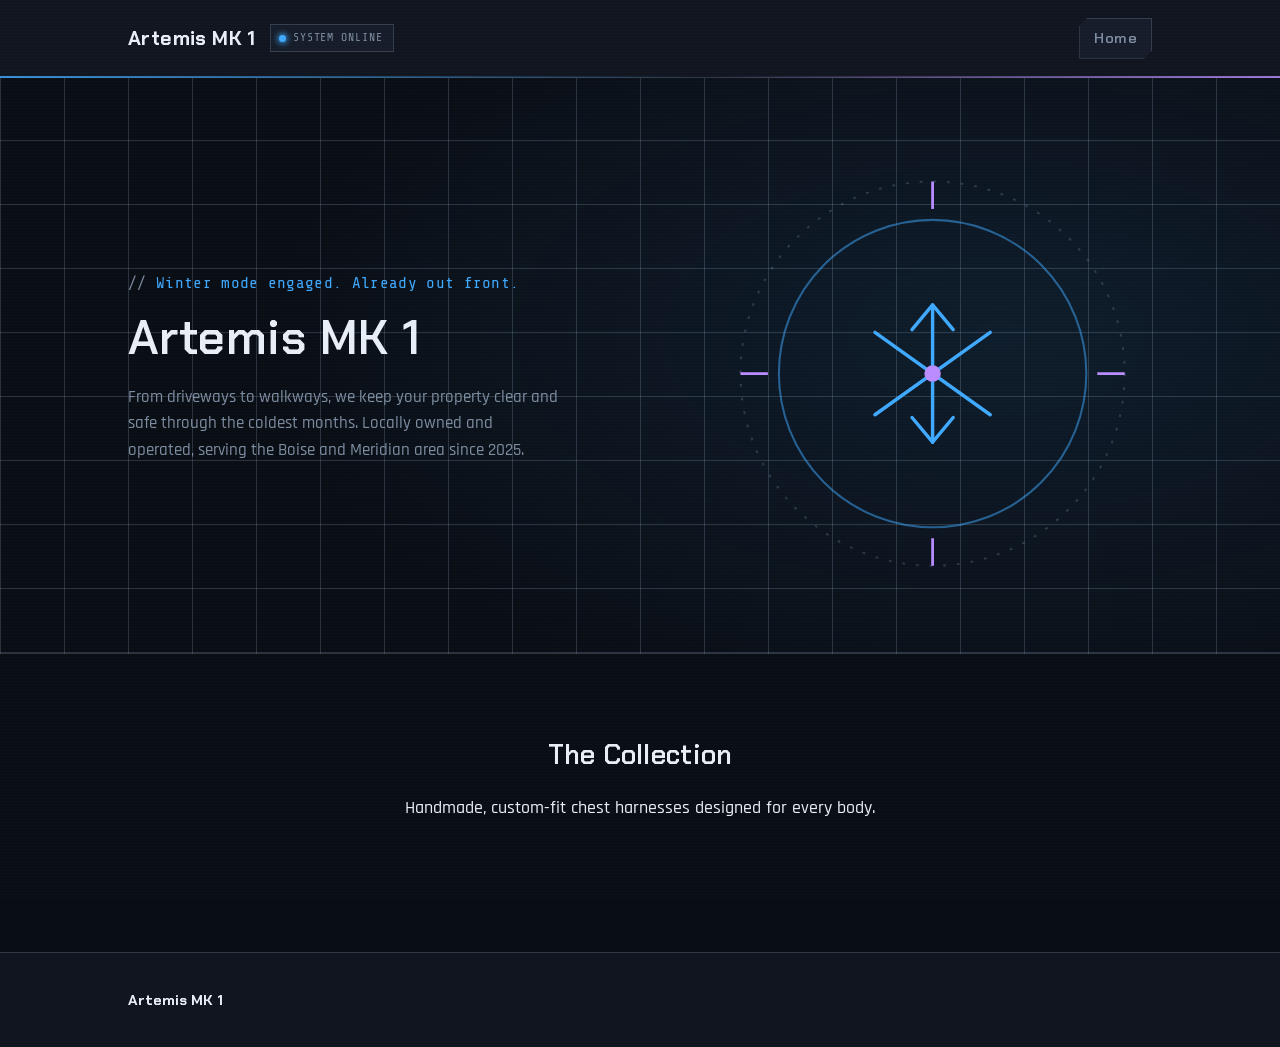
==== index.html @ b9a92d0b "Update index.html" ====
<!DOCTYPE html>
<html lang="en">
<head>
<meta charset="UTF-8">
<meta name="viewport" content="width=device-width, initial-scale=1.0">
<title>Artemis MK 1</title>
<link rel="stylesheet" href="styles.css">
</head>
<body>

<header class="site-header">
  <div class="wrap">
    <div class="brand-group">
      <a href="index.html" class="brand" data-brand>Artemis MK 1</a>
      <span class="status-pill"><span class="dot"></span>SYSTEM ONLINE</span>
    </div>
    <nav class="site-nav">
      <a href="/">Home</a>
      <!--<a href="pricing">Pricing</a>-->
      <!--<a href="calendar">Calendar</a>-->
    </nav>
  </div>
</header>

<section class="hero">
  <div class="wrap">
    <div class="hero-text">
      <p class="tagline" id="tagline"></p>
      <h1 id="business-name">Artemis Lawn and Leaf</h1>
      <p class="description" id="description"></p>
      <div class="cta-row">
        <!--<a class="btn primary" href="tel:" id="call-btn">Call now</a>
        <a class="btn secondary" href="pricing.html">See pricing</a>-->
      </div>
    </div>
    <div class="hero-art" id="hero-art"></div>
  </div>
</section>

  <!-- The script reads this block framework and fills the container -->
<section class="product-gallery" id="seasonalGallery">
  <div class="gallery-header">
    <h2 class="gallery-title" id="galleryTitle">The Collection</h2>
    <p class="gallery-subtitle" id="gallerySubtitle">Handmade, custom-fit chest harnesses designed for every body.</p>
  </div>

  <!-- JavaScript injects dynamic items strictly inside this wrapper -->
  <div class="gallery-container" id="galleryContainer"></div>
</section>

<footer class="site-footer">
  <div class="wrap">
    <div class="contact-block">
      <div><strong data-brand>Artemis MK 1</strong></div>
      <!--<div>Phone: <a href="tel:" data-phone></a></div>
      <div>Email: <a href="mailto:" data-email></a></div>
      <div data-address></div>
      <div data-hours></div>-->
    </div>
  </div>
</footer>

<script src="site.js"></script>
<script>
  initSite().then(({ config, season }) => {
    document.getElementById('tagline').textContent = config.business.tagline[season];
    document.getElementById('business-name').textContent = config.business.name;
    document.getElementById('description').textContent = config.business.description[season];
    document.getElementById('hero-art').innerHTML = heroArt(season);

    const callBtn = document.getElementById('call-btn');
    callBtn.href = `tel:${config.business.phone.replace(/[^\d+]/g, '')}`;

    const row = document.getElementById('service-cards');
    row.innerHTML = config.services[season].map(s => `
      <div class="service-card hud-panel">
        <h3>${s.title}</h3>
        <span class="price mono">${s.price}</span>
        <p>${s.blurb}</p>
      </div>
    `).join('');
  });
</script>

</body>
</html>
---- styles.css ----
@import url('https://fonts.googleapis.com/css2?family=Chakra+Petch:wght@400;500;600;700&family=Rajdhani:wght@400;500;600;700&family=Share+Tech+Mono&display=swap');

/* ---------- Base (shared dark HUD surface) ---------- */
:root {
  --bg: #090D14;
  --surface: #10151F;
  --surface-2: #161C29;
  --ink: #E8EEF5;
  --ink-soft: #7C8CA0;
  --line: rgba(140, 160, 185, 0.25);
}

/* ---------- Per-season accent pairs ---------- */
[data-season="spring"] { --accent: #39FF9E; --accent-2: #FF5FA8; }
[data-season="summer"] { --accent: #00E1FF; --accent-2: #FFC300; }
[data-season="autumn"] { --accent: #FF7A29; --accent-2: #FF3860; }
[data-season="winter"] { --accent: #3FA9FF; --accent-2: #B98CFF; }

* { box-sizing: border-box; }
html { scroll-behavior: smooth; }

body {
  margin: 0;
  background: var(--bg);
  color: var(--ink);
  font-family: 'Rajdhani', sans-serif;
  font-size: 18px;
  font-weight: 500;
  line-height: 1.55;
  position: relative;
}

/* faint CRT scanline overlay, purely decorative */
body::before {
  content: "";
  position: fixed;
  inset: 0;
  pointer-events: none;
  z-index: 999;
  background: repeating-linear-gradient(
    to bottom,
    rgba(255, 255, 255, 0.015) 0px,
    rgba(255, 255, 255, 0.015) 1px,
    transparent 1px,
    transparent 3px
  );
}

h1, h2, h3 {
  font-family: 'Chakra Petch', sans-serif;
  font-weight: 600;
  margin: 0 0 0.4em 0;
  color: var(--ink);
  letter-spacing: 0.01em;
}

.mono {
  font-family: 'Share Tech Mono', monospace;
  letter-spacing: 0.04em;
}

a { color: var(--accent); }

.wrap {
  max-width: 1080px;
  margin: 0 auto;
  padding: 0 28px;
}

/* ---------- Header ---------- */
header.site-header {
  position: relative;
  background: var(--surface);
  border-bottom: 1px solid var(--line);
}

header.site-header::after {
  content: "";
  position: absolute;
  left: 0; right: 0; bottom: -1px;
  height: 2px;
  background: linear-gradient(90deg, var(--accent), transparent 55%, var(--accent-2));
  opacity: 0.8;
}

.site-header .wrap {
  display: flex;
  align-items: center;
  justify-content: space-between;
  padding-top: 18px;
  padding-bottom: 18px;
  gap: 24px;
  flex-wrap: wrap;
}

.brand-group { display: flex; align-items: center; gap: 14px; }

.brand {
  font-family: 'Chakra Petch', sans-serif;
  font-size: 1.25rem;
  font-weight: 700;
  color: var(--ink);
  text-decoration: none;
  letter-spacing: 0.02em;
}

.status-pill {
  display: inline-flex;
  align-items: center;
  gap: 7px;
  font-family: 'Share Tech Mono', monospace;
  font-size: 0.72rem;
  color: var(--ink-soft);
  letter-spacing: 0.08em;
  border: 1px solid var(--line);
  padding: 4px 10px 4px 8px;
  background: var(--surface-2);
}

.status-pill .dot {
  width: 7px;
  height: 7px;
  border-radius: 50%;
  background: var(--accent);
  box-shadow: 0 0 6px 1px var(--accent);
  animation: pulse 2.2s ease-in-out infinite;
}

@keyframes pulse {
  0%, 100% { opacity: 1; }
  50% { opacity: 0.35; }
}

nav.site-nav {
  display: flex;
  gap: 8px;
}

nav.site-nav a {
  color: var(--ink-soft);
  text-decoration: none;
  font-family: 'Chakra Petch', sans-serif;
  font-weight: 600;
  font-size: 0.92rem;
  letter-spacing: 0.03em;
  padding: 8px 14px;
  background: var(--surface-2);
  border: 1px solid var(--line);
  clip-path: polygon(8px 0, 100% 0, 100% calc(100% - 8px), calc(100% - 8px) 100%, 0 100%, 0 8px);
}

nav.site-nav a:hover { color: var(--ink); border-color: var(--accent); }

nav.site-nav a[aria-current="page"] {
  color: var(--accent);
  border-color: var(--accent);
  box-shadow: 0 0 10px -2px var(--accent);
}

/* ---------- Hero ---------- */
.hero {
  padding: 76px 0 60px;
  position: relative;
  background:
    radial-gradient(ellipse 60% 70% at 78% 45%, color-mix(in srgb, var(--accent) 10%, transparent), transparent),
    repeating-linear-gradient(0deg, var(--line) 0, var(--line) 1px, transparent 1px, transparent 64px),
    repeating-linear-gradient(90deg, var(--line) 0, var(--line) 1px, transparent 1px, transparent 64px);
  background-blend-mode: normal;
  opacity: 1;
  border-bottom: 1px solid var(--line);
}

.hero .wrap {
  display: grid;
  grid-template-columns: 1.1fr 0.9fr;
  gap: 48px;
  align-items: center;
}

.hero h1 {
  font-size: clamp(2.1rem, 4vw, 3rem);
  line-height: 1.1;
}

.hero .tagline {
  font-family: 'Share Tech Mono', monospace;
  font-size: 1rem;
  color: var(--accent);
  margin-bottom: 16px;
  letter-spacing: 0.02em;
}

.hero .tagline::before { content: "// "; color: var(--ink-soft); }

.hero p.description {
  max-width: 48ch;
  color: var(--ink-soft);
  font-size: 1.08rem;
}

.hero .cta-row {
  margin-top: 28px;
  display: flex;
  gap: 14px;
  flex-wrap: wrap;
}

.btn {
  display: inline-block;
  padding: 12px 26px;
  text-decoration: none;
  font-family: 'Chakra Petch', sans-serif;
  font-weight: 600;
  font-size: 0.95rem;
  letter-spacing: 0.03em;
  border: 1px solid var(--accent);
  clip-path: polygon(10px 0, 100% 0, 100% calc(100% - 10px), calc(100% - 10px) 100%, 0 100%, 0 10px);
}

.btn.primary {
  background: var(--accent);
  color: var(--bg);
}

.btn.secondary {
  background: transparent;
  color: var(--ink);
  border-color: var(--line);
}

.btn.secondary:hover { border-color: var(--accent); color: var(--accent); }

.hero-art {
  aspect-ratio: 1 / 1;
  display: flex;
  align-items: center;
  justify-content: center;
}

.hero-art svg { width: 100%; height: 100%; }

.hud-ring-rotate {
  animation: spin 50s linear infinite;
}

@keyframes spin {
  from { transform: rotate(0deg); }
  to { transform: rotate(360deg); }
}

/* ---------- Section heading ---------- */
.section-head {
  margin-bottom: 28px;
}

.section-head h2 { font-size: 1.6rem; }

/* ---------- HUD panel (shared card frame) ---------- */
.hud-panel {
  position: relative;
  background: var(--surface);
  border: 1px solid var(--line);
  clip-path: polygon(14px 0, 100% 0, 100% calc(100% - 14px), calc(100% - 14px) 100%, 0 100%, 0 14px);
  padding: 26px 24px;
}

.hud-panel::before,
.hud-panel::after {
  content: "";
  position: absolute;
  width: 16px;
  height: 16px;
  pointer-events: none;
}

.hud-panel::before {
  top: -1px; left: -1px;
  border-top: 2px solid var(--accent);
  border-left: 2px solid var(--accent);
}

.hud-panel::after {
  bottom: -1px; right: -1px;
  border-bottom: 2px solid var(--accent);
  border-right: 2px solid var(--accent);
}

/* ---------- Gallery ---------- */
/* Gallery Layout */
.product-gallery {
  padding: 40px 20px;
  max-width: 1200px;
  margin: 0 auto;
}

.gallery-container {
  display: grid;
  /* Automatically adjusts column count based on screen width (minimum 280px per item) */
  grid-template-columns: repeat(auto-fill, minmax(280px, 1fr));
  gap: 20px;
}

/* Gallery Item Container */
.gallery-item {
  position: relative;
  overflow: hidden;
  border-radius: 8px;
  box-shadow: 0 4px 6px rgba(0, 0, 0, 0.1);
  aspect-ratio: 1 / 1; /* Keeps images perfectly square. Change to 3 / 4 for portrait rows */
  background-color: #f9f9f9;
}

/* Image Styles */
.gallery-img {
  width: 100%;
  height: 100%;
  object-fit: cover;
  transition: transform 0.5s ease;
}

/* Hover Overlay Effect */
.gallery-overlay {
  position: absolute;
  top: 0;
  left: 0;
  width: 100%;
  height: 100%;
  background: rgba(0, 0, 0, 0.6); /* Semi-transparent dark background */
  display: flex;
  flex-direction: column;
  justify-content: center;
  align-items: center;
  opacity: 0;
  transition: opacity 0.3s ease;
  padding: 20px;
  box-sizing: border-box;
  text-align: center;
}

/* Typography & Button inside Overlay */
.product-title {
  color: #fff;
  font-size: 1.25rem;
  margin-bottom: 5px;
}

.product-price {
  color: #e0e0e0;
  font-size: 1rem;
  margin-bottom: 15px;
}

.view-btn {
  display: inline-block;
  padding: 8px 16px;
  background-color: #fff;
  color: #333;
  text-decoration: none;
  font-weight: bold;
  border-radius: 4px;
  transition: background-color 0.2s ease, color 0.2s ease;
}

.view-btn:hover {
  background-color: #333;
  color: #fff;
}

/* Interactive Hover States */
.gallery-item:hover .gallery-overlay {
  opacity: 1; /* Reveals the text overlay */
}

.gallery-item:hover .gallery-img {
  transform: scale(1.05); /* Subtle zoom effect on the image */
}

/* ==========================================================================
   DYNAMIC RECONFIGURABLE VARIABLES (Updated via config.json)
   ========================================================================== */
:root {
  --gallery-accent: #ffb7c5;       /* Default Fallback (Spring Blossom Pink) */
  --gallery-text: #ffffff;
  --gallery-overlay-bg: rgba(20, 20, 20, 0.85);
  --gallery-btn-bg: var(--gallery-accent);
  --gallery-btn-text: #ffffff;
}

/* ==========================================================================
   GALLERY ARCHITECTURE & BADGES
   ========================================================================== */
.product-gallery {
  padding: 80px 20px;
  max-width: 1200px;
  margin: 0 auto;
}

.gallery-header {
  text-align: center;
  margin-bottom: 50px;
}

.gallery-container {
  display: grid;
  grid-template-columns: repeat(auto-fill, minmax(280px, 1fr));
  gap: 30px;
}

.gallery-item {
  position: relative;
  overflow: hidden;
  border-radius: 12px;
  aspect-ratio: 1 / 1;
  background-color: #1a1a1a;
  box-shadow: 0 10px 25px -5px rgba(0, 0, 0, 0.15);
}

.gallery-img {
  width: 100%;
  height: 100%;
  object-fit: cover;
  transition: transform 0.6s cubic-bezier(0.16, 1, 0.3, 1);
}

/* Badge Positioning Frame */
.item-badges {
  position: absolute;
  top: 15px;
  left: 15px;
  z-index: 10;
  display: flex;
  flex-direction: column;
  gap: 6px;
  pointer-events: none; /* Allows hover triggers to pass straight through */
}

/* Universal Badge Styling */
.badge {
  padding: 4px 10px;
  font-size: 0.75rem;
  font-weight: 700;
  text-transform: uppercase;
  letter-spacing: 1px;
  border-radius: 4px;
  color: #fff;
  box-shadow: 0 2px 4px rgba(0,0,0,0.2);
}

/* Specific Badge Modifiers hooked into Theme Accent colors */
.badge-stock { background-color: #10b981; } /* Crisp Green */
.badge-type { background-color: #3b82f6; }  /* Royal Blue */
.badge-limited { background-color: var(--gallery-accent); } /* Linked directly to dynamic seasonal accent! */

/* Interactive Hover Popover Overlays */
.gallery-overlay {
  position: absolute;
  top: 0;
  left: 0;
  width: 100%;
  height: 100%;
  background: var(--gallery-overlay-bg);
  display: flex;
  flex-direction: column;
  justify-content: center;
  align-items: center;
  opacity: 0;
  padding: 30px;
  box-sizing: border-box;
  text-align: center;
  transition: opacity 0.4s ease;
  z-index: 5;
}

.product-title {
  color: var(--gallery-text);
  font-size: 1.4rem;
  font-weight: 600;
  margin: 0 0 4px 0;
}

.product-tag {
  color: var(--gallery-accent);
  font-size: 0.85rem;
  font-weight: 700;
  text-transform: uppercase;
  letter-spacing: 1.5px;
  margin: 0 0 8px 0;
}

.product-price {
  color: var(--gallery-text);
  font-size: 1.2rem;
  font-weight: 500;
  margin-bottom: 20px;
  opacity: 0.9;
}

.view-btn {
  display: inline-block;
  padding: 10px 22px;
  background-color: var(--gallery-btn-bg);
  color: var(--gallery-btn-text);
  text-decoration: none;
  font-weight: 600;
  font-size: 0.9rem;
  border-radius: 6px;
  border: 1px solid var(--gallery-accent);
  transition: transform 0.2s ease;
}

.view-btn:hover {
  transform: translateY(-2px);
}

/* Hover Reveals */
.gallery-item:hover .gallery-overlay { opacity: 1; }
.gallery-item:hover .gallery-img { transform: scale(1.06); }


/* ---------- Service cards ---------- */
.services { padding: 8px 0 64px; }

.card-row {
  display: grid;
  grid-template-columns: repeat(3, 1fr);
  gap: 22px;
}

.service-card h3 { font-size: 1.15rem; margin-bottom: 10px; }

.service-card .price {
  font-family: 'Share Tech Mono', monospace;
  font-weight: 400;
  color: var(--accent);
  font-size: 0.85rem;
  display: inline-block;
  margin-bottom: 12px;
  padding: 3px 9px;
  border: 1px solid var(--line);
  background: var(--surface-2);
}

.service-card p {
  color: var(--ink-soft);
  font-size: 0.98rem;
  margin: 0;
}

/* ---------- Footer ---------- */
footer.site-footer {
  border-top: 1px solid var(--line);
  background: var(--surface);
  padding: 36px 0 30px;
}

footer .wrap {
  display: flex;
  justify-content: space-between;
  flex-wrap: wrap;
  gap: 20px;
  font-size: 0.92rem;
  color: var(--ink-soft);
}

footer .contact-block div { margin-bottom: 4px; }
footer .contact-block strong { color: var(--ink); font-family: 'Chakra Petch', sans-serif; }

/* ---------- Pricing page ---------- */
.pricing-section { padding: 56px 0 72px; }

.plan-row {
  display: grid;
  grid-template-columns: repeat(3, 1fr);
  gap: 22px;
}

.plan-card {
  display: flex;
  flex-direction: column;
}

.plan-card.featured {
  border-color: var(--accent);
  box-shadow: 0 0 24px -8px var(--accent);
}

.plan-card .plan-name {
  font-family: 'Share Tech Mono', monospace;
  color: var(--ink-soft);
  font-size: 0.85rem;
  margin-bottom: 10px;
  letter-spacing: 0.04em;
}

.plan-card .plan-price {
  font-family: 'Chakra Petch', sans-serif;
  font-weight: 700;
  font-size: 2.1rem;
  color: var(--ink);
  margin-bottom: 2px;
}

.plan-card .plan-period {
  font-family: 'Share Tech Mono', monospace;
  color: var(--ink-soft);
  font-size: 0.82rem;
  margin-bottom: 18px;
}

.plan-card .plan-details {
  color: var(--ink-soft);
  font-size: 0.98rem;
  flex-grow: 1;
}

.plan-card .badge {
  align-self: flex-start;
  background: var(--accent);
  color: var(--bg);
  font-family: 'Share Tech Mono', monospace;
  font-size: 0.72rem;
  padding: 3px 10px;
  margin-bottom: 14px;
  letter-spacing: 0.04em;
}

/* ---------- Calendar page ---------- */
.calendar-section { padding: 56px 0 72px; }

.month-row {
  display: grid;
  grid-template-columns: repeat(3, 1fr);
  gap: 22px;
}

.month-card h3 {
  font-size: 1.1rem;
  border-bottom: 1px solid var(--line);
  padding-bottom: 12px;
  margin-bottom: 14px;
  color: var(--accent);
}

.month-card ul { margin: 0; padding: 0; list-style: none; }

.month-card li {
  padding: 8px 0;
  border-bottom: 1px dashed var(--line);
  color: var(--ink-soft);
  font-size: 0.98rem;
}

.month-card li::before { content: "› "; color: var(--accent); }
.month-card li:last-child { border-bottom: none; }

/* ---------- Responsive ---------- */
@media (max-width: 780px) {
  .hero .wrap { grid-template-columns: 1fr; }
  .hero-art { max-width: 260px; margin: 0 auto; }
  .card-row, .plan-row, .month-row { grid-template-columns: 1fr; }
  nav.site-nav { gap: 6px; flex-wrap: wrap; }
  footer .wrap { flex-direction: column; }
}

/* ---------- Reduced motion ---------- */
@media (prefers-reduced-motion: reduce) {
  html { scroll-behavior: auto; }
  .status-pill .dot { animation: none; }
  .hud-ring-rotate { animation: none; }
}

/* ---------- Focus visibility ---------- */
a:focus-visible, .btn:focus-visible {
  outline: 2px solid var(--accent);
  outline-offset: 2px;
}
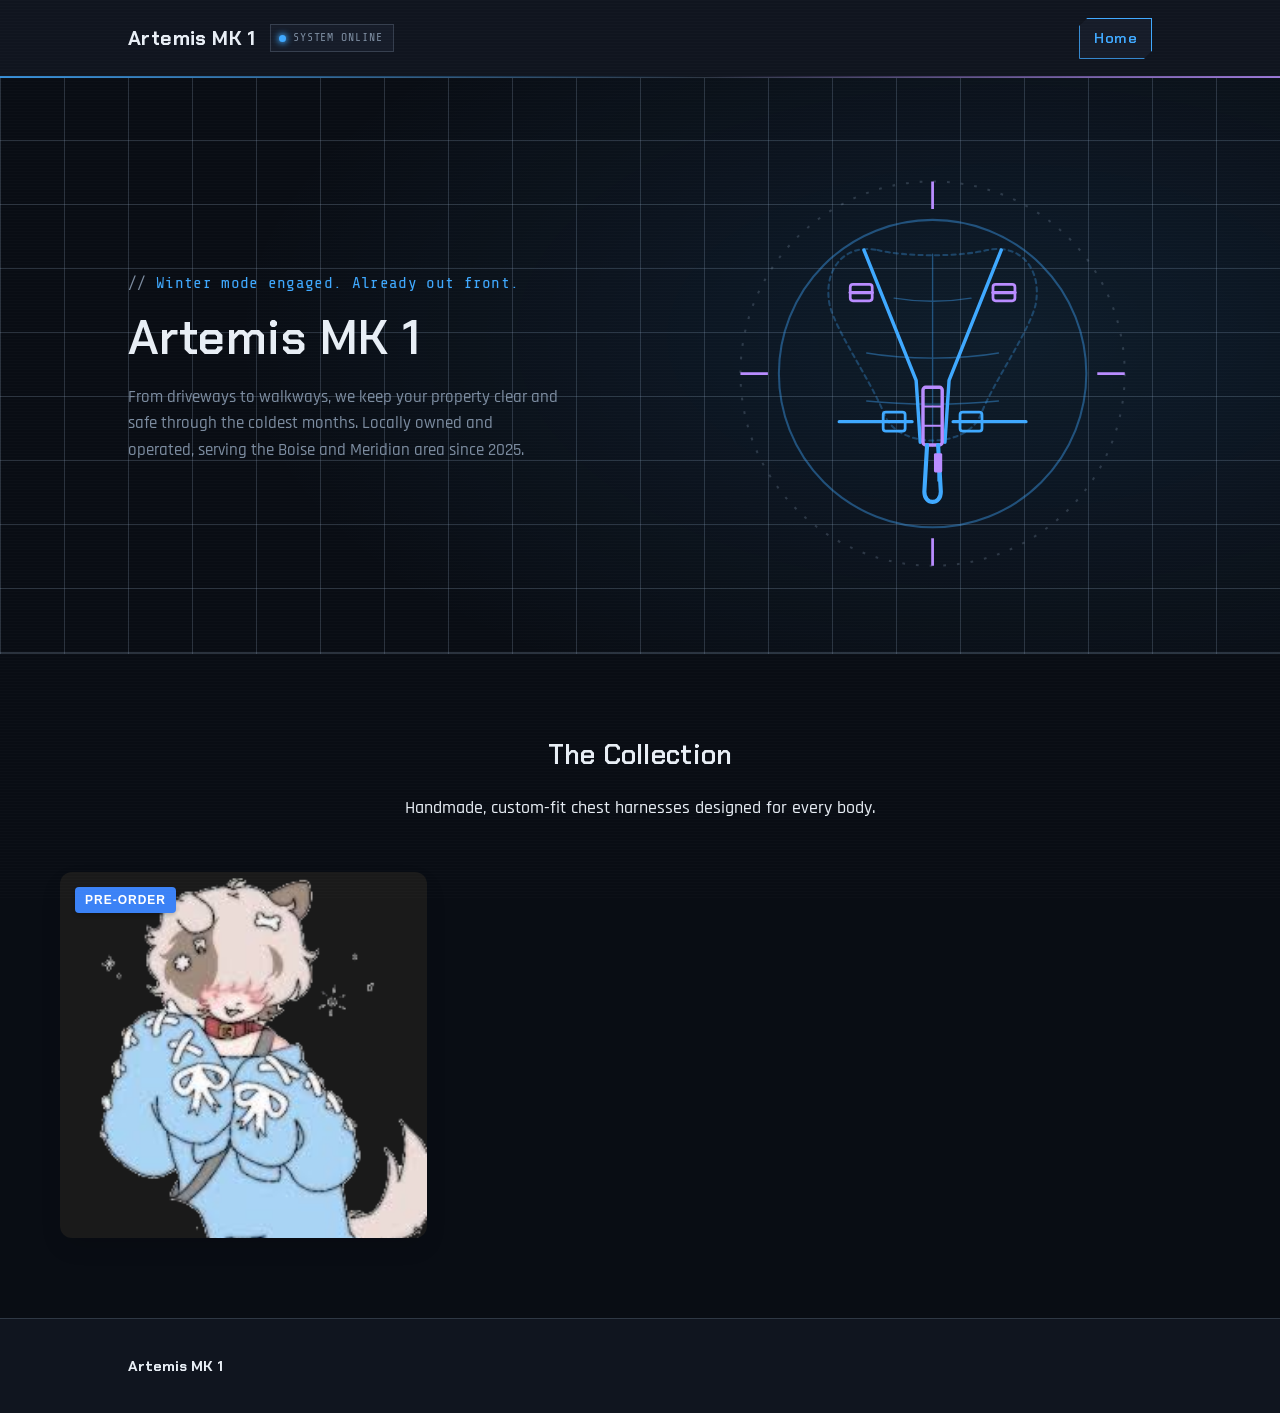
==== commit 1d3470f5: "Update index.html" ====
--- a/index.html
+++ b/index.html
@@ -15,7 +15,7 @@
       <span class="status-pill"><span class="dot"></span>SYSTEM ONLINE</span>
     </div>
     <nav class="site-nav">
-      <a href="/">Home</a>
+      <a href="index.html">Home</a>
       <!--<a href="pricing">Pricing</a>-->
       <!--<a href="calendar">Calendar</a>-->
     </nav>
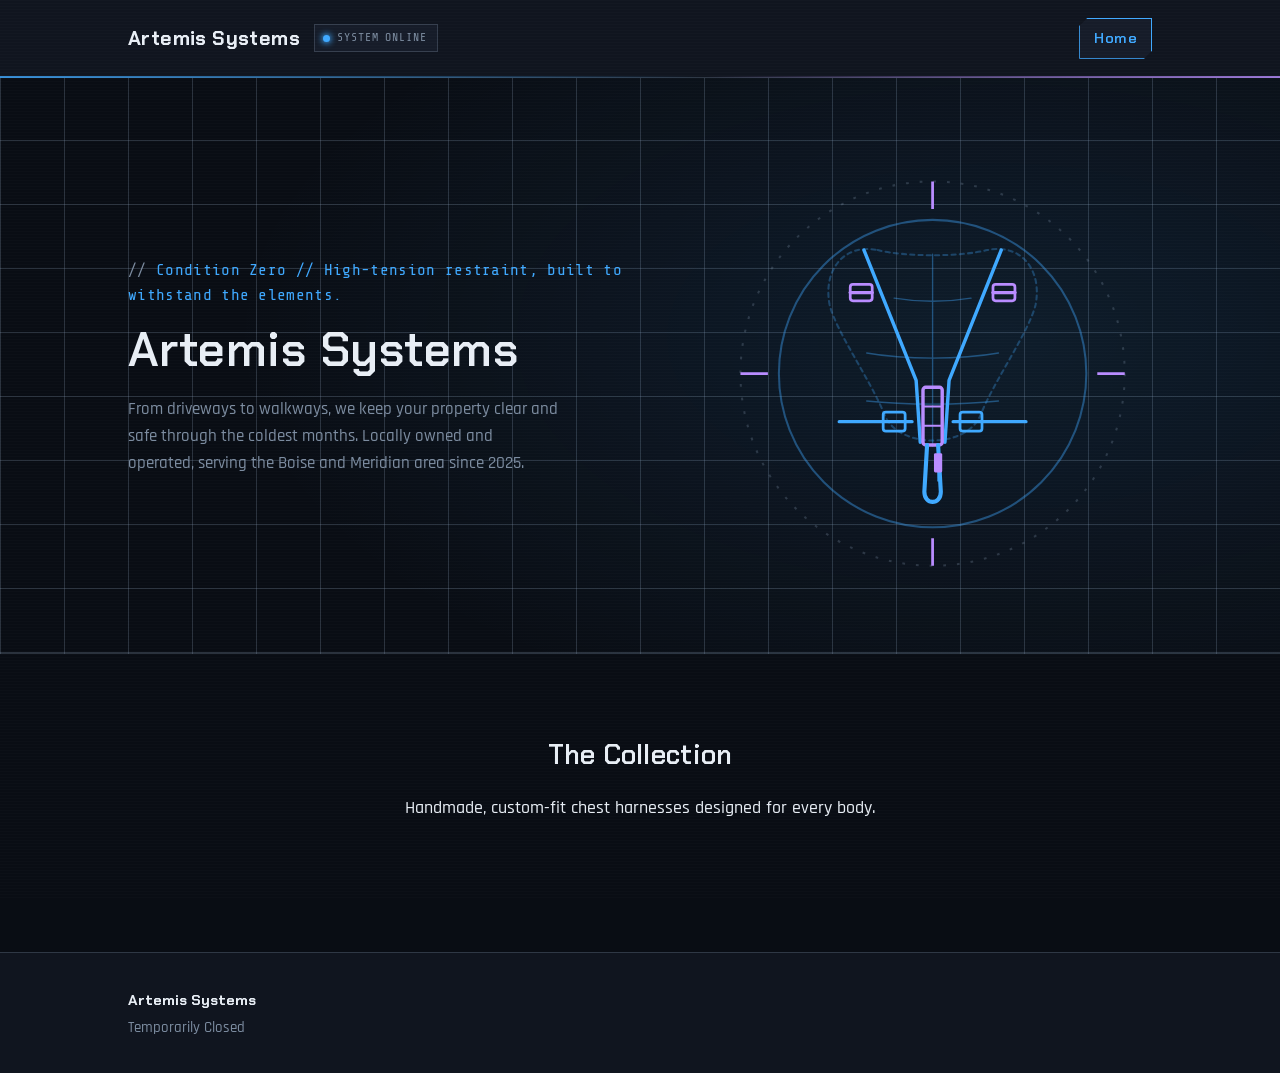
==== commit 7a4d1887: "Update index.html" ====
--- a/index.html
+++ b/index.html
@@ -3,7 +3,7 @@
 <head>
 <meta charset="UTF-8">
 <meta name="viewport" content="width=device-width, initial-scale=1.0">
-<title>Artemis MK 1</title>
+<title>Artemis Systems</title>
 <link rel="stylesheet" href="styles.css">
 </head>
 <body>
@@ -11,7 +11,7 @@
 <header class="site-header">
   <div class="wrap">
     <div class="brand-group">
-      <a href="index.html" class="brand" data-brand>Artemis MK 1</a>
+      <a href="index.html" class="brand" data-brand>Artemis Systems</a>
       <span class="status-pill"><span class="dot"></span>SYSTEM ONLINE</span>
     </div>
     <nav class="site-nav">
@@ -26,7 +26,7 @@
   <div class="wrap">
     <div class="hero-text">
       <p class="tagline" id="tagline"></p>
-      <h1 id="business-name">Artemis Lawn and Leaf</h1>
+      <h1 id="business-name">Artemis Systems</h1>
       <p class="description" id="description"></p>
       <div class="cta-row">
         <!--<a class="btn primary" href="tel:" id="call-btn">Call now</a>
@@ -54,8 +54,8 @@
       <div><strong data-brand>Artemis MK 1</strong></div>
       <!--<div>Phone: <a href="tel:" data-phone></a></div>
       <div>Email: <a href="mailto:" data-email></a></div>
-      <div data-address></div>
-      <div data-hours></div>-->
+      <div data-address></div>-->
+      <div data-hours></div>
     </div>
   </div>
 </footer>
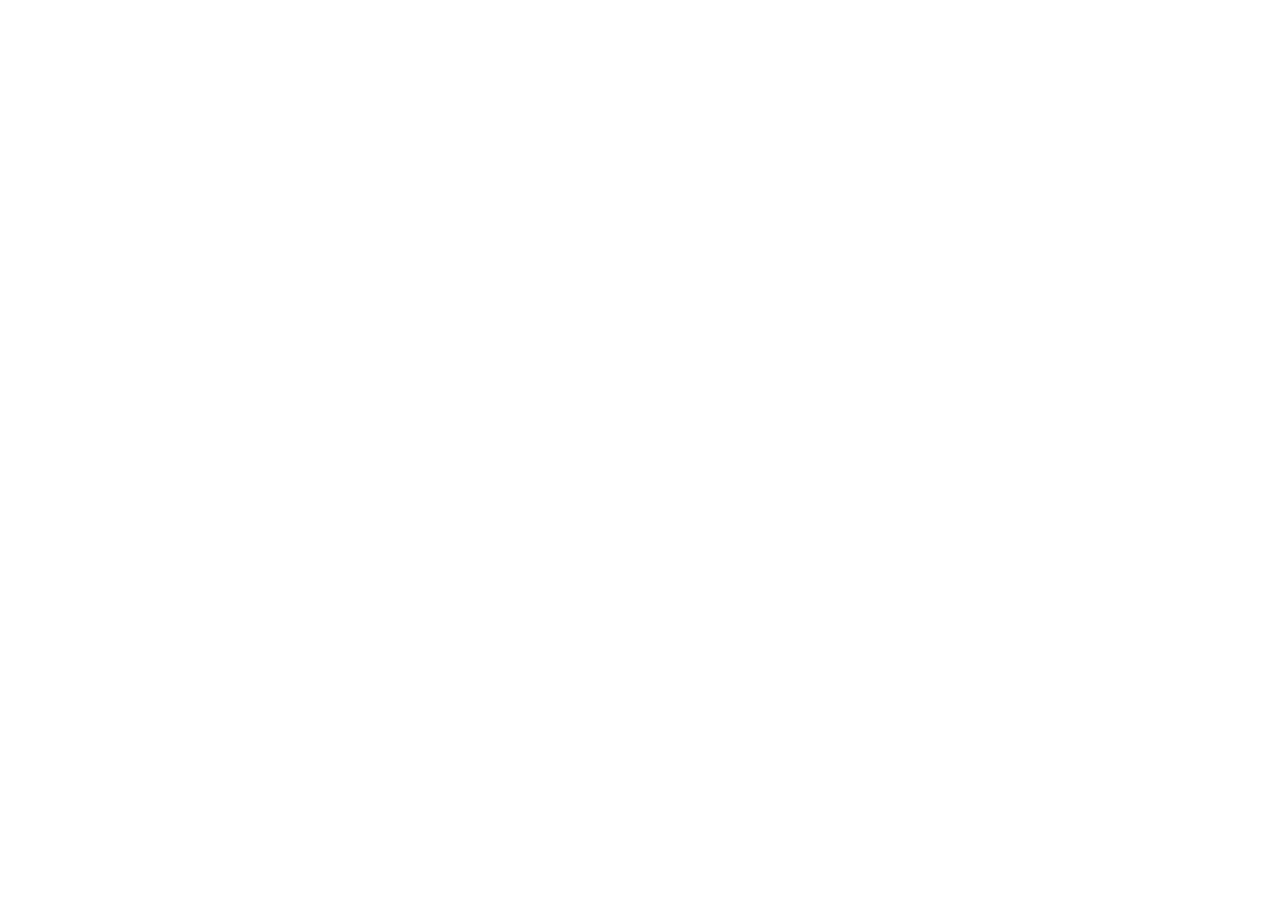
==== commit 2272ba98: "Update index.html" ====
--- a/index.html
+++ b/index.html
@@ -1,86 +1,23 @@
 <!DOCTYPE html>
 <html lang="en">
 <head>
-<meta charset="UTF-8">
-<meta name="viewport" content="width=device-width, initial-scale=1.0">
-<title>Artemis Systems</title>
-<link rel="stylesheet" href="styles.css">
+  <meta charset="UTF-8" />
+  <meta name="theme-color" content="#f472b6" />
+  <meta name="mobile-web-app-capable" content="yes" />
+  <meta name="apple-mobile-web-app-capable" content="yes" />
+  <meta name="apple-mobile-web-app-status-bar-style" content="black-translucent" />
+  <meta name="apple-mobile-web-app-title" content="NymFit" />
+  <meta name="description" content="Your gentle glow-up tracker & community. Soft goals, real progress." />
+  <link rel="icon" href="https://i.imgur.com/tT0xGUr.png" />
+  <link rel="apple-touch-icon" href="https://i.imgur.com/tT0xGUr.png" />
+  <title>NymFit</title>
+  <meta http-equiv="refresh" content="0; url=https://nymfit.com/maintenance" />
+  <link rel="canonical" href="https://nymfit.com/maintenance" />
+  <script>
+  window.location.replace("https://nymfit.com/maintenance");
+</script>
 </head>
 <body>
-
-<header class="site-header">
-  <div class="wrap">
-    <div class="brand-group">
-      <a href="index.html" class="brand" data-brand>Artemis Systems</a>
-      <span class="status-pill"><span class="dot"></span>SYSTEM ONLINE</span>
-    </div>
-    <nav class="site-nav">
-      <a href="index.html">Home</a>
-      <!--<a href="pricing">Pricing</a>-->
-      <!--<a href="calendar">Calendar</a>-->
-    </nav>
-  </div>
-</header>
-
-<section class="hero">
-  <div class="wrap">
-    <div class="hero-text">
-      <p class="tagline" id="tagline"></p>
-      <h1 id="business-name">Artemis Systems</h1>
-      <p class="description" id="description"></p>
-      <div class="cta-row">
-        <!--<a class="btn primary" href="tel:" id="call-btn">Call now</a>
-        <a class="btn secondary" href="pricing.html">See pricing</a>-->
-      </div>
-    </div>
-    <div class="hero-art" id="hero-art"></div>
-  </div>
-</section>
-
-  <!-- The script reads this block framework and fills the container -->
-<section class="product-gallery" id="seasonalGallery">
-  <div class="gallery-header">
-    <h2 class="gallery-title" id="galleryTitle">The Collection</h2>
-    <p class="gallery-subtitle" id="gallerySubtitle">Handmade, custom-fit chest harnesses designed for every body.</p>
-  </div>
-
-  <!-- JavaScript injects dynamic items strictly inside this wrapper -->
-  <div class="gallery-container" id="galleryContainer"></div>
-</section>
-
-<footer class="site-footer">
-  <div class="wrap">
-    <div class="contact-block">
-      <div><strong data-brand>Artemis MK 1</strong></div>
-      <!--<div>Phone: <a href="tel:" data-phone></a></div>
-      <div>Email: <a href="mailto:" data-email></a></div>
-      <div data-address></div>-->
-      <div data-hours></div>
-    </div>
-  </div>
-</footer>
-
-<script src="site.js"></script>
-<script>
-  initSite().then(({ config, season }) => {
-    document.getElementById('tagline').textContent = config.business.tagline[season];
-    document.getElementById('business-name').textContent = config.business.name;
-    document.getElementById('description').textContent = config.business.description[season];
-    document.getElementById('hero-art').innerHTML = heroArt(season);
-
-    const callBtn = document.getElementById('call-btn');
-    callBtn.href = `tel:${config.business.phone.replace(/[^\d+]/g, '')}`;
-
-    const row = document.getElementById('service-cards');
-    row.innerHTML = config.services[season].map(s => `
-      <div class="service-card hud-panel">
-        <h3>${s.title}</h3>
-        <span class="price mono">${s.price}</span>
-        <p>${s.blurb}</p>
-      </div>
-    `).join('');
-  });
-</script>
-
+  <p>Redirecting to <a href="https://nymfit.com/maintenance">NymFit</a>...</p>
 </body>
-</html>
+</html>
